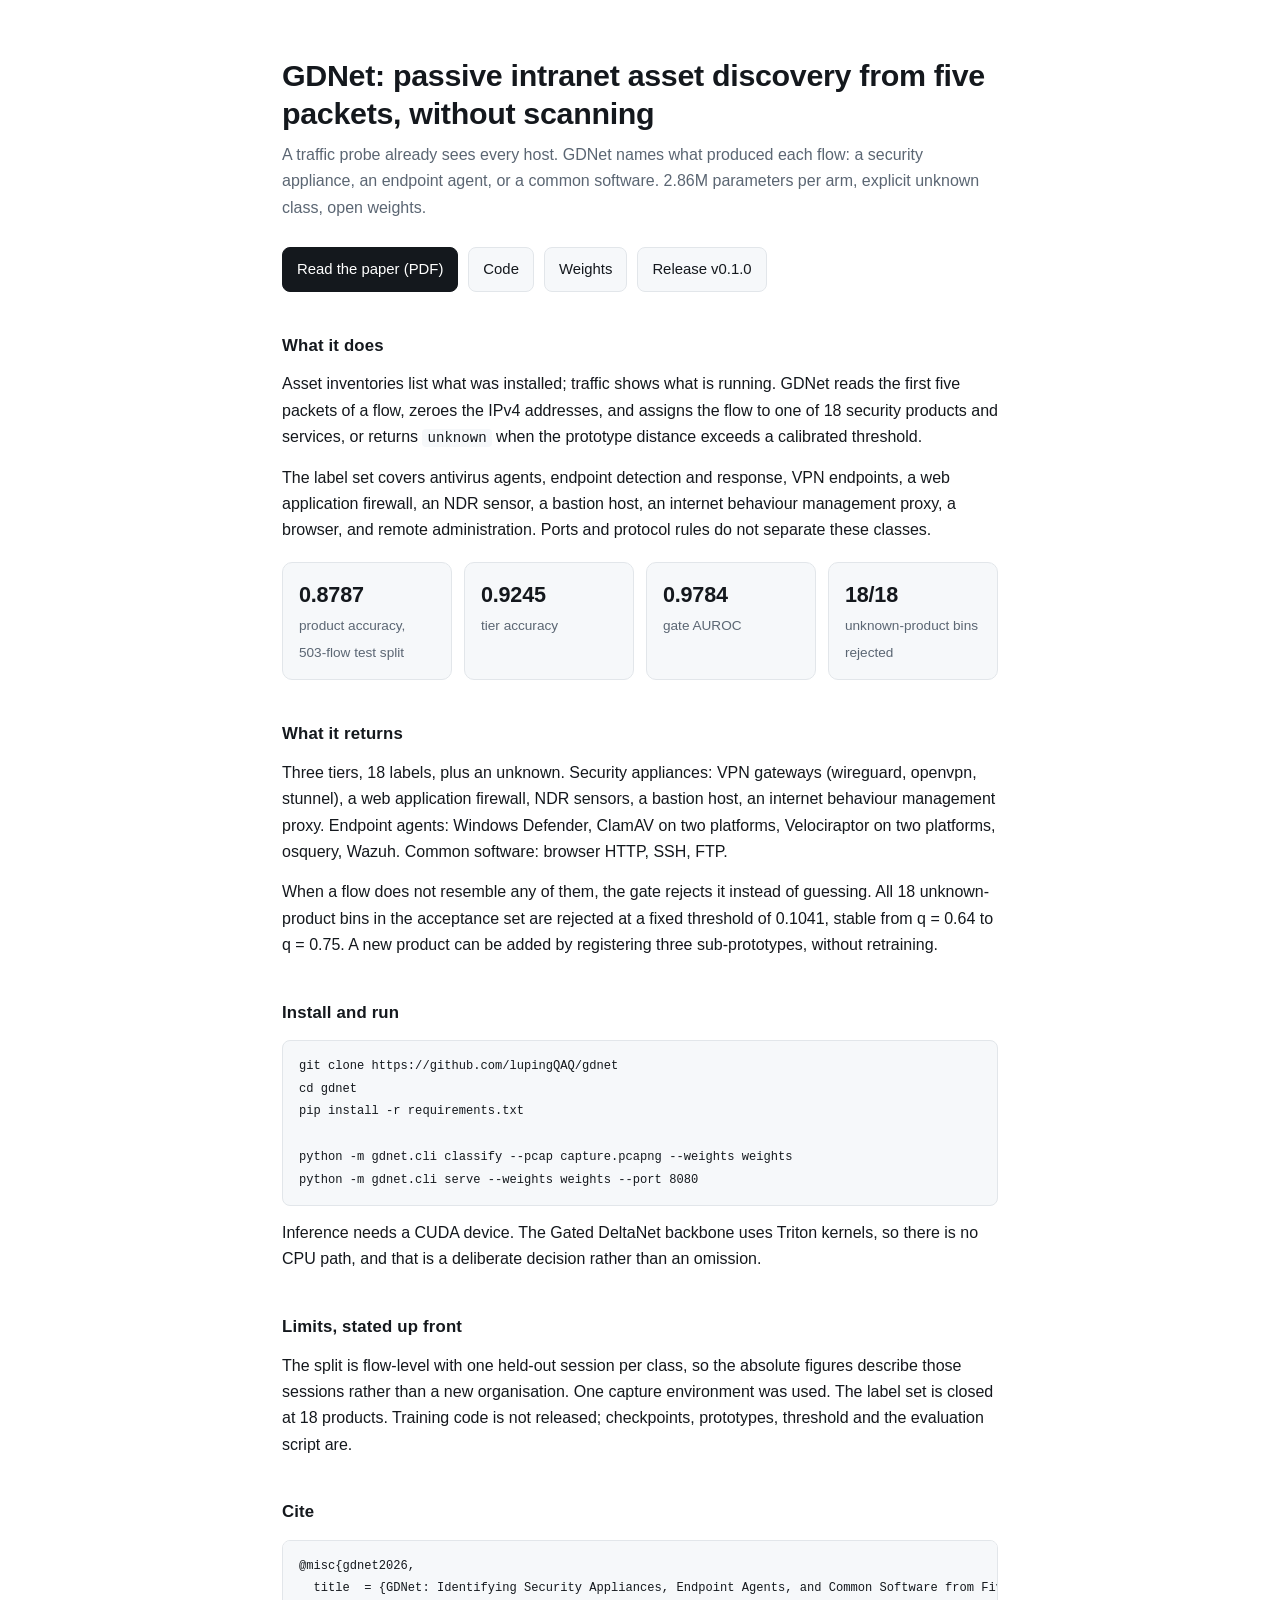
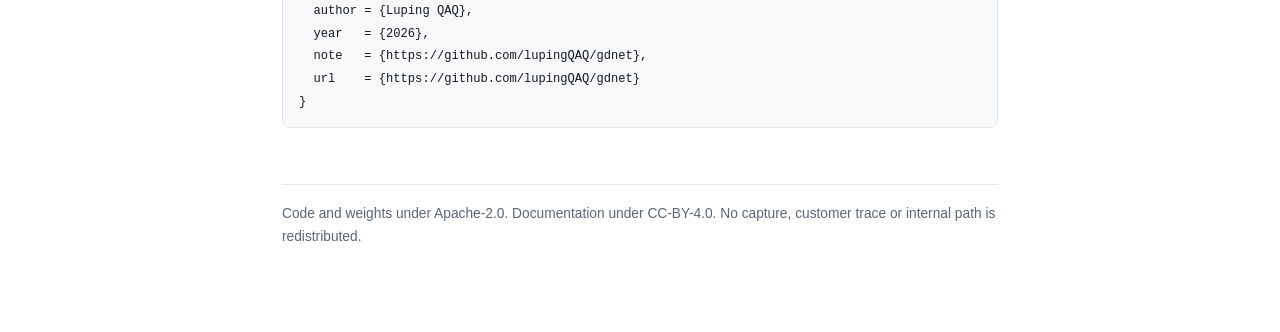
==== index.html @ 78152fd7 "site: reframe to passive intranet asset discovery" ====
<!doctype html>
<html lang="en">
<head>
<meta charset="utf-8">
<meta name="viewport" content="width=device-width, initial-scale=1">
<title>GDNet - intranet traffic detection for security product identification</title>
<meta name="description" content="GDNet is an intranet traffic detection model that runs beside a packet probe and identifies 18 security appliances, endpoint agents, and common software products from the first five packets of a flow, without active scanning.">
<meta property="og:title" content="GDNet - intranet traffic detection for security product identification">
<meta property="og:description" content="Intranet traffic detection model, 2.86M parameters per arm, 0.8787 product accuracy on a 503-flow test split, explicit unknown class. Open weights, Apache-2.0.">
<meta property="og:type" content="article">
<style>
  :root {
    --ink: #14181d;
    --muted: #5b6673;
    --line: #e2e6ea;
    --accent: #1f5f8b;
    --bg: #ffffff;
    --soft: #f6f8fa;
  }
  * { box-sizing: border-box; }
  body {
    margin: 0;
    background: var(--bg);
    color: var(--ink);
    font: 16px/1.65 -apple-system, BlinkMacSystemFont, "Segoe UI", Roboto, "Helvetica Neue", Arial, "Noto Sans", sans-serif;
  }
  .wrap { max-width: 760px; margin: 0 auto; padding: 56px 22px 80px; }
  h1 { font-size: 1.9rem; line-height: 1.25; margin: 0 0 10px; letter-spacing: -0.01em; }
  .sub { color: var(--muted); margin: 0 0 26px; }
  h2 { font-size: 1.05rem; margin: 40px 0 12px; letter-spacing: 0.01em; }
  p { margin: 0 0 14px; }
  a { color: var(--accent); text-decoration: none; border-bottom: 1px solid rgba(31,95,139,.25); }
  a:hover { border-bottom-color: var(--accent); }
  .links { display: flex; flex-wrap: wrap; gap: 10px; margin: 0 0 8px; }
  .btn {
    display: inline-block; padding: 9px 14px; border: 1px solid var(--line);
    border-radius: 8px; background: var(--soft); color: var(--ink); border-bottom: 1px solid var(--line);
    font-size: .93rem;
  }
  .btn.primary { background: var(--ink); color: #fff; border-color: var(--ink); }
  .grid { display: grid; grid-template-columns: repeat(auto-fit, minmax(160px, 1fr)); gap: 12px; margin: 18px 0 6px; }
  .stat { border: 1px solid var(--line); border-radius: 10px; padding: 14px 16px; background: var(--soft); }
  .stat b { display: block; font-size: 1.35rem; font-weight: 600; letter-spacing: -0.01em; }
  .stat span { color: var(--muted); font-size: .85rem; }
  table { width: 100%; border-collapse: collapse; margin: 12px 0 6px; font-size: .92rem; }
  th, td { text-align: left; padding: 7px 8px; border-bottom: 1px solid var(--line); }
  th { color: var(--muted); font-weight: 600; font-size: .82rem; text-transform: uppercase; letter-spacing: .04em; }
  td.num, th.num { text-align: right; font-variant-numeric: tabular-nums; }
  code { font-family: ui-monospace, SFMono-Regular, Menlo, Consolas, monospace; font-size: .88em; background: var(--soft); padding: 1px 5px; border-radius: 4px; }
  pre { background: var(--soft); border: 1px solid var(--line); border-radius: 8px; padding: 14px 16px; overflow-x: auto; font-size: .86rem; }
  pre code { background: none; padding: 0; }
  .note { border-left: 3px solid var(--line); padding: 2px 0 2px 14px; color: var(--muted); font-size: .93rem; }
  footer { margin-top: 56px; padding-top: 18px; border-top: 1px solid var(--line); color: var(--muted); font-size: .86rem; }
</style>
</head>
<body>
<div class="wrap">

  <h1>GDNet: passive intranet asset discovery from five packets, without scanning</h1>
  <p class="sub">A traffic probe already sees every host. GDNet names what produced each flow: a security appliance, an endpoint agent, or a common software. 2.86M parameters per arm, explicit unknown class, open weights.</p>

  <div class="links">
    <a class="btn primary" href="https://github.com/lupingQAQ/gdnet/blob/main/paper/GDNet.pdf">Read the paper (PDF)</a>
    <a class="btn" href="https://github.com/lupingQAQ/gdnet">Code</a>
    <a class="btn" href="https://huggingface.co/luping123/gdnet">Weights</a>
    <a class="btn" href="https://github.com/lupingQAQ/gdnet/releases/tag/v0.1.0">Release v0.1.0</a>
  </div>

  <h2>What it does</h2>
  <p>Asset inventories list what was installed; traffic shows what is running. GDNet reads the first five packets of a flow, zeroes the IPv4 addresses, and assigns the flow to one of 18 security products and services, or returns <code>unknown</code> when the prototype distance exceeds a calibrated threshold.</p>
  <p>The label set covers antivirus agents, endpoint detection and response, VPN endpoints, a web application firewall, an NDR sensor, a bastion host, an internet behaviour management proxy, a browser, and remote administration. Ports and protocol rules do not separate these classes.</p>

  <div class="grid">
    <div class="stat"><b>0.8787</b><span>product accuracy, 503-flow test split</span></div>
    <div class="stat"><b>0.9245</b><span>tier accuracy</span></div>
    <div class="stat"><b>0.9784</b><span>gate AUROC</span></div>
    <div class="stat"><b>18/18</b><span>unknown-product bins rejected</span></div>
  </div>

  <h2>What it returns</h2>
  <p>Three tiers, 18 labels, plus an unknown. Security appliances: VPN gateways (wireguard, openvpn, stunnel), a web application firewall, NDR sensors, a bastion host, an internet behaviour management proxy. Endpoint agents: Windows Defender, ClamAV on two platforms, Velociraptor on two platforms, osquery, Wazuh. Common software: browser HTTP, SSH, FTP.</p>
  <p>When a flow does not resemble any of them, the gate rejects it instead of guessing. All 18 unknown-product bins in the acceptance set are rejected at a fixed threshold of 0.1041, stable from q = 0.64 to q = 0.75. A new product can be added by registering three sub-prototypes, without retraining.</p>

  <h2>Install and run</h2>
<pre><code>git clone https://github.com/lupingQAQ/gdnet
cd gdnet
pip install -r requirements.txt

python -m gdnet.cli classify --pcap capture.pcapng --weights weights
python -m gdnet.cli serve --weights weights --port 8080</code></pre>
  <p>Inference needs a CUDA device. The Gated DeltaNet backbone uses Triton kernels, so there is no CPU path, and that is a deliberate decision rather than an omission.</p>

  <h2>Limits, stated up front</h2>
  <p>The split is flow-level with one held-out session per class, so the absolute figures describe those sessions rather than a new organisation. One capture environment was used. The label set is closed at 18 products. Training code is not released; checkpoints, prototypes, threshold and the evaluation script are.</p>

  <h2>Cite</h2>
<pre><code>@misc{gdnet2026,
  title  = {GDNet: Identifying Security Appliances, Endpoint Agents, and Common Software from Five-Packet Intranet Flows without Active Scanning},
  author = {Luping QAQ},
  year   = {2026},
  note   = {https://github.com/lupingQAQ/gdnet},
  url    = {https://github.com/lupingQAQ/gdnet}
}</code></pre>

  <footer>
    Code and weights under Apache-2.0. Documentation under CC-BY-4.0. No capture, customer trace or internal path is redistributed.
  </footer>
</div>
</body>
</html>
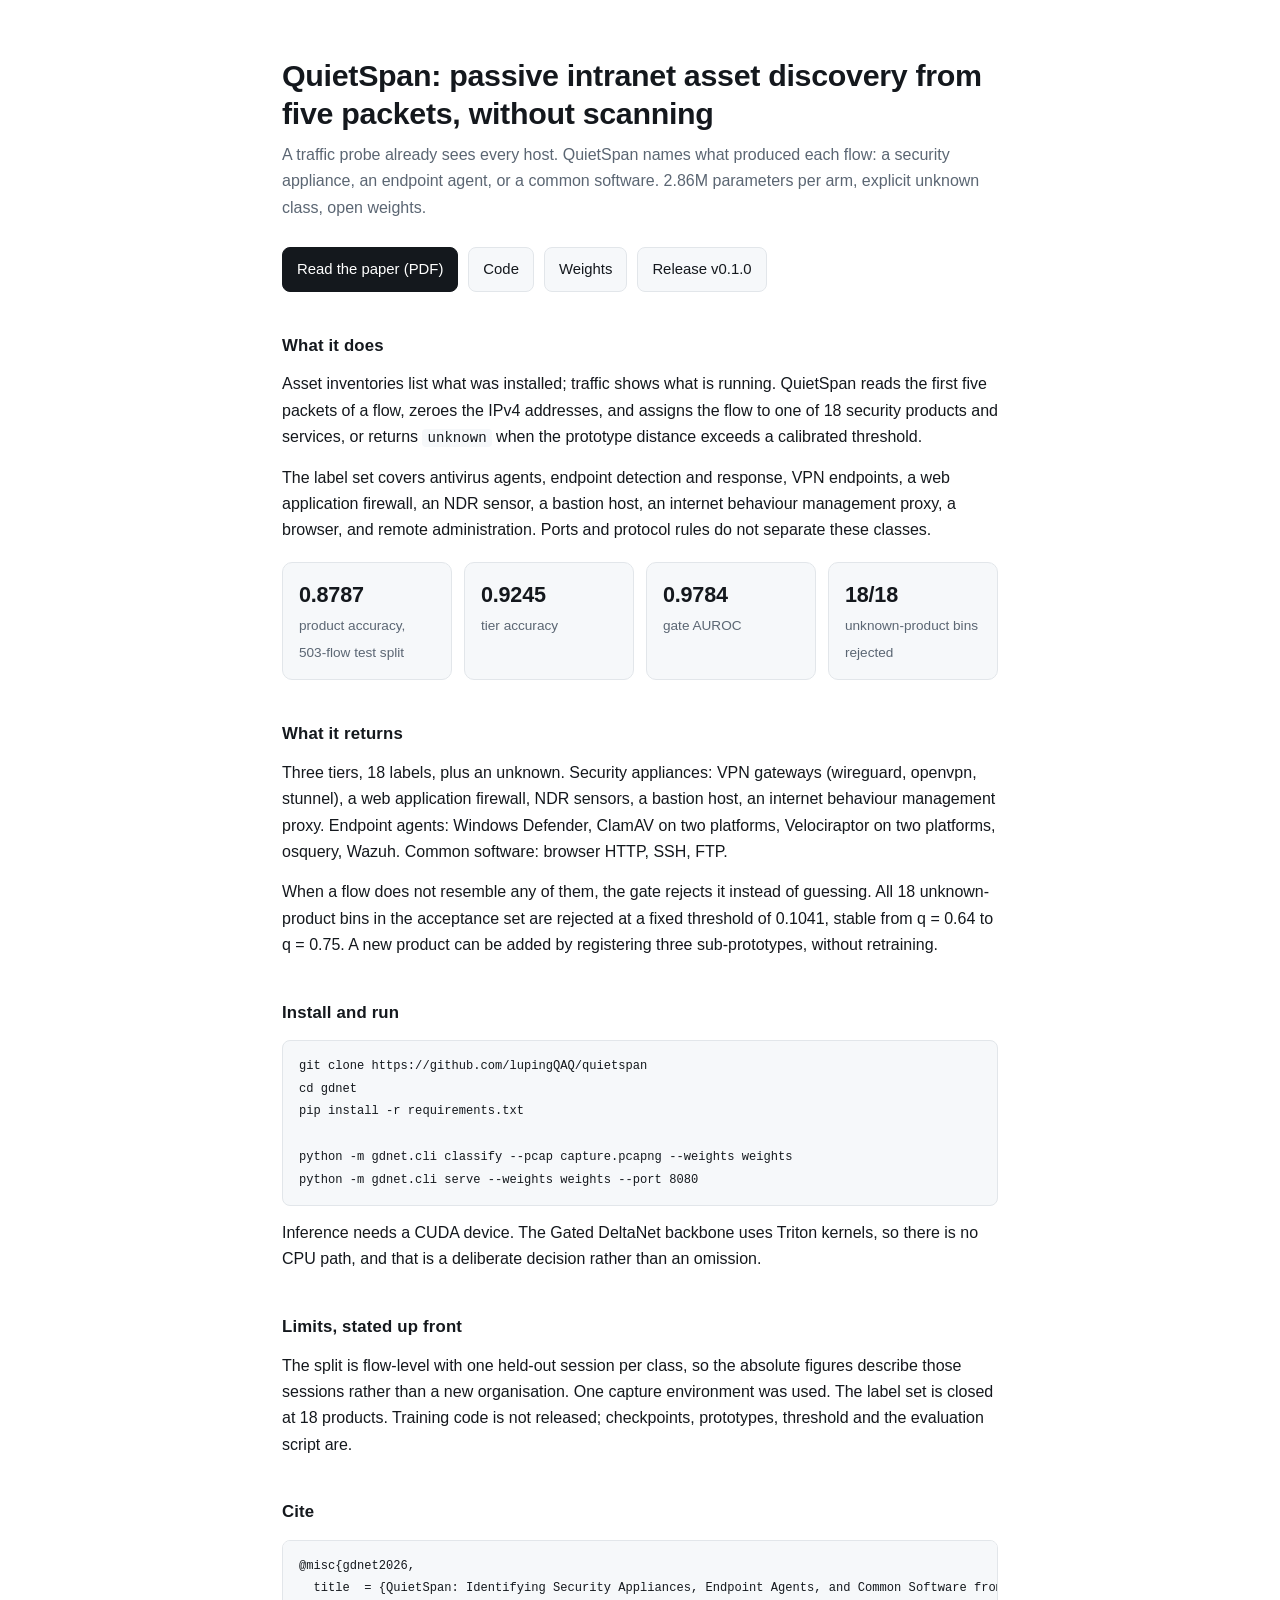
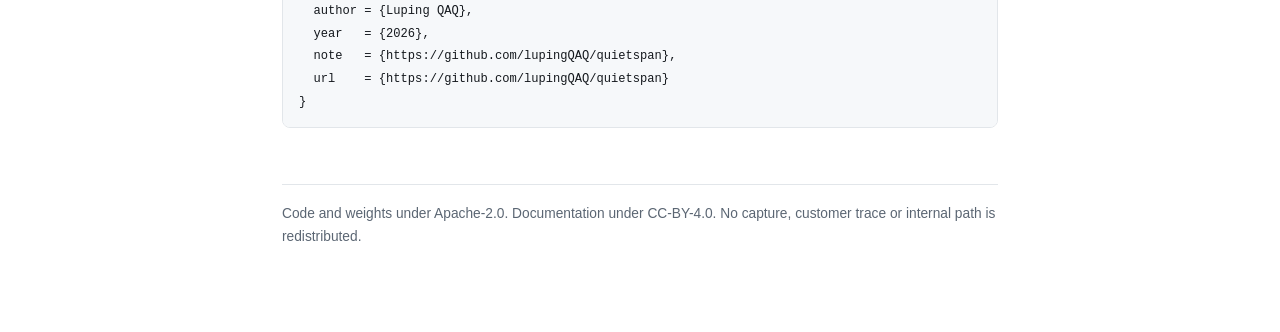
==== commit f1787a0c: "site: rename to QuietSpan" ====
--- a/index.html
+++ b/index.html
@@ -3,9 +3,9 @@
 <head>
 <meta charset="utf-8">
 <meta name="viewport" content="width=device-width, initial-scale=1">
-<title>GDNet - intranet traffic detection for security product identification</title>
-<meta name="description" content="GDNet is an intranet traffic detection model that runs beside a packet probe and identifies 18 security appliances, endpoint agents, and common software products from the first five packets of a flow, without active scanning.">
-<meta property="og:title" content="GDNet - intranet traffic detection for security product identification">
+<title>QuietSpan - passive intranet asset discovery from five packets, without scanning</title>
+<meta name="description" content="QuietSpan is an intranet traffic detection model that runs beside a packet probe and identifies 18 security appliances, endpoint agents, and common software products from the first five packets of a flow, without active scanning.">
+<meta property="og:title" content="QuietSpan - intranet traffic detection for security product identification">
 <meta property="og:description" content="Intranet traffic detection model, 2.86M parameters per arm, 0.8787 product accuracy on a 503-flow test split, explicit unknown class. Open weights, Apache-2.0.">
 <meta property="og:type" content="article">
 <style>
@@ -56,18 +56,18 @@
 <body>
 <div class="wrap">
 
-  <h1>GDNet: passive intranet asset discovery from five packets, without scanning</h1>
-  <p class="sub">A traffic probe already sees every host. GDNet names what produced each flow: a security appliance, an endpoint agent, or a common software. 2.86M parameters per arm, explicit unknown class, open weights.</p>
+  <h1>QuietSpan: passive intranet asset discovery from five packets, without scanning</h1>
+  <p class="sub">A traffic probe already sees every host. QuietSpan names what produced each flow: a security appliance, an endpoint agent, or a common software. 2.86M parameters per arm, explicit unknown class, open weights.</p>
 
   <div class="links">
-    <a class="btn primary" href="https://github.com/lupingQAQ/gdnet/blob/main/paper/GDNet.pdf">Read the paper (PDF)</a>
-    <a class="btn" href="https://github.com/lupingQAQ/gdnet">Code</a>
-    <a class="btn" href="https://huggingface.co/luping123/gdnet">Weights</a>
-    <a class="btn" href="https://github.com/lupingQAQ/gdnet/releases/tag/v0.1.0">Release v0.1.0</a>
+    <a class="btn primary" href="https://github.com/lupingQAQ/quietspan/blob/main/paper/QuietSpan.pdf">Read the paper (PDF)</a>
+    <a class="btn" href="https://github.com/lupingQAQ/quietspan">Code</a>
+    <a class="btn" href="https://huggingface.co/luping123/quietspan">Weights</a>
+    <a class="btn" href="https://github.com/lupingQAQ/quietspan/releases/tag/v0.1.0">Release v0.1.0</a>
   </div>
 
   <h2>What it does</h2>
-  <p>Asset inventories list what was installed; traffic shows what is running. GDNet reads the first five packets of a flow, zeroes the IPv4 addresses, and assigns the flow to one of 18 security products and services, or returns <code>unknown</code> when the prototype distance exceeds a calibrated threshold.</p>
+  <p>Asset inventories list what was installed; traffic shows what is running. QuietSpan reads the first five packets of a flow, zeroes the IPv4 addresses, and assigns the flow to one of 18 security products and services, or returns <code>unknown</code> when the prototype distance exceeds a calibrated threshold.</p>
   <p>The label set covers antivirus agents, endpoint detection and response, VPN endpoints, a web application firewall, an NDR sensor, a bastion host, an internet behaviour management proxy, a browser, and remote administration. Ports and protocol rules do not separate these classes.</p>
 
   <div class="grid">
@@ -82,7 +82,7 @@
   <p>When a flow does not resemble any of them, the gate rejects it instead of guessing. All 18 unknown-product bins in the acceptance set are rejected at a fixed threshold of 0.1041, stable from q = 0.64 to q = 0.75. A new product can be added by registering three sub-prototypes, without retraining.</p>
 
   <h2>Install and run</h2>
-<pre><code>git clone https://github.com/lupingQAQ/gdnet
+<pre><code>git clone https://github.com/lupingQAQ/quietspan
 cd gdnet
 pip install -r requirements.txt
 
@@ -95,11 +95,11 @@
 
   <h2>Cite</h2>
 <pre><code>@misc{gdnet2026,
-  title  = {GDNet: Identifying Security Appliances, Endpoint Agents, and Common Software from Five-Packet Intranet Flows without Active Scanning},
+  title  = {QuietSpan: Identifying Security Appliances, Endpoint Agents, and Common Software from Five-Packet Intranet Flows without Active Scanning},
   author = {Luping QAQ},
   year   = {2026},
-  note   = {https://github.com/lupingQAQ/gdnet},
-  url    = {https://github.com/lupingQAQ/gdnet}
+  note   = {https://github.com/lupingQAQ/quietspan},
+  url    = {https://github.com/lupingQAQ/quietspan}
 }</code></pre>
 
   <footer>
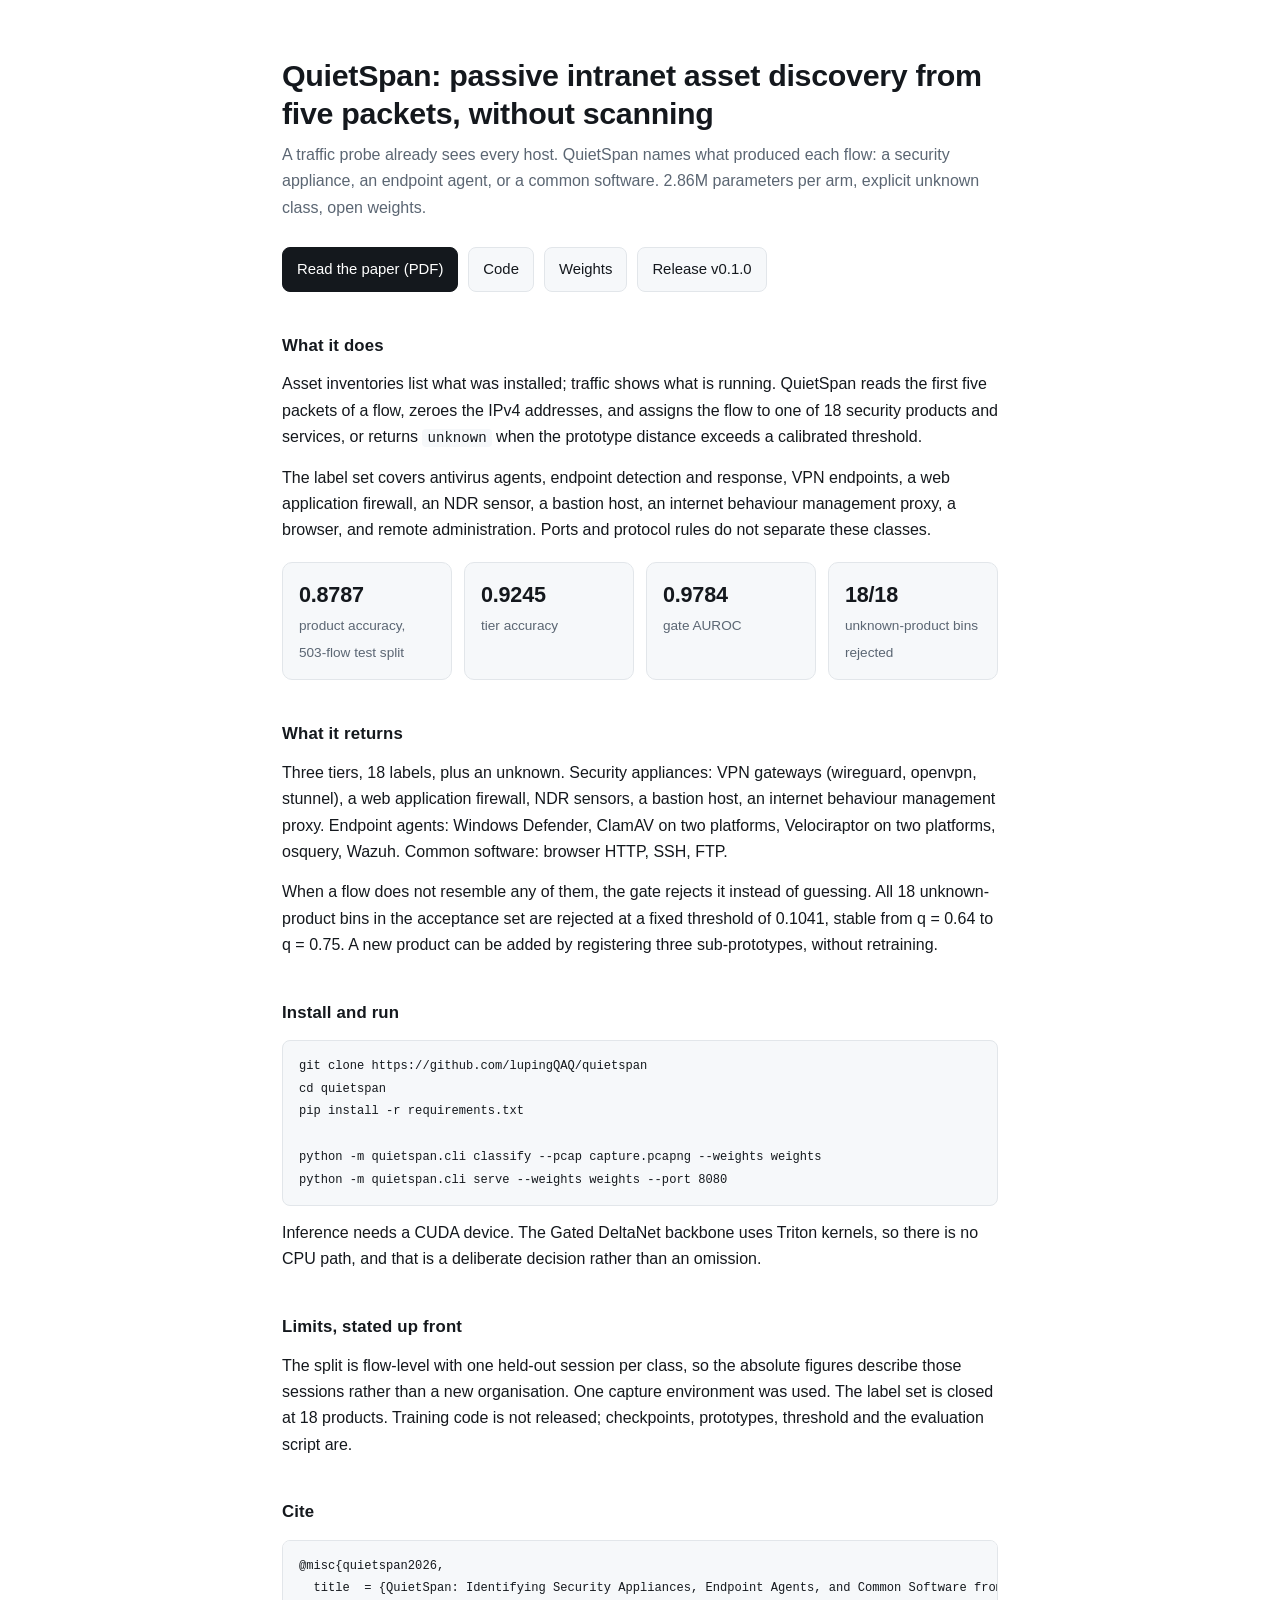
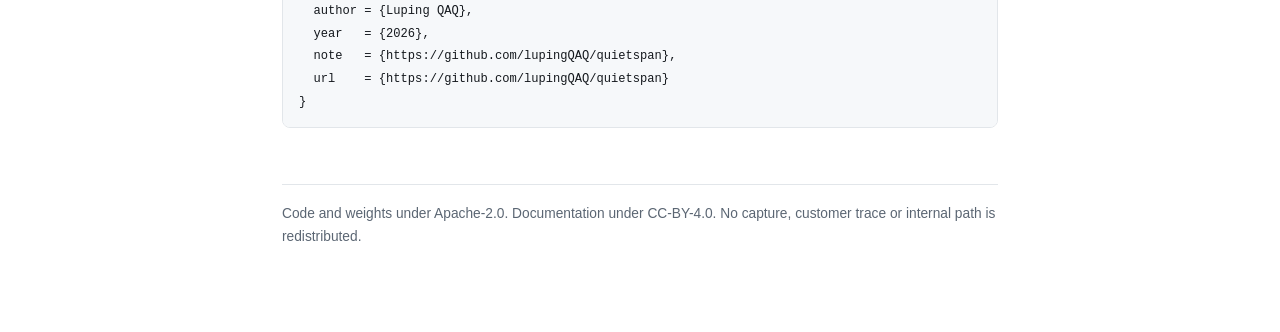
==== commit 288f990d: "site: finish rename in install commands and citation" ====
--- a/index.html
+++ b/index.html
@@ -83,18 +83,18 @@
 
   <h2>Install and run</h2>
 <pre><code>git clone https://github.com/lupingQAQ/quietspan
-cd gdnet
+cd quietspan
 pip install -r requirements.txt
 
-python -m gdnet.cli classify --pcap capture.pcapng --weights weights
-python -m gdnet.cli serve --weights weights --port 8080</code></pre>
+python -m quietspan.cli classify --pcap capture.pcapng --weights weights
+python -m quietspan.cli serve --weights weights --port 8080</code></pre>
   <p>Inference needs a CUDA device. The Gated DeltaNet backbone uses Triton kernels, so there is no CPU path, and that is a deliberate decision rather than an omission.</p>
 
   <h2>Limits, stated up front</h2>
   <p>The split is flow-level with one held-out session per class, so the absolute figures describe those sessions rather than a new organisation. One capture environment was used. The label set is closed at 18 products. Training code is not released; checkpoints, prototypes, threshold and the evaluation script are.</p>
 
   <h2>Cite</h2>
-<pre><code>@misc{gdnet2026,
+<pre><code>@misc{quietspan2026,
   title  = {QuietSpan: Identifying Security Appliances, Endpoint Agents, and Common Software from Five-Packet Intranet Flows without Active Scanning},
   author = {Luping QAQ},
   year   = {2026},
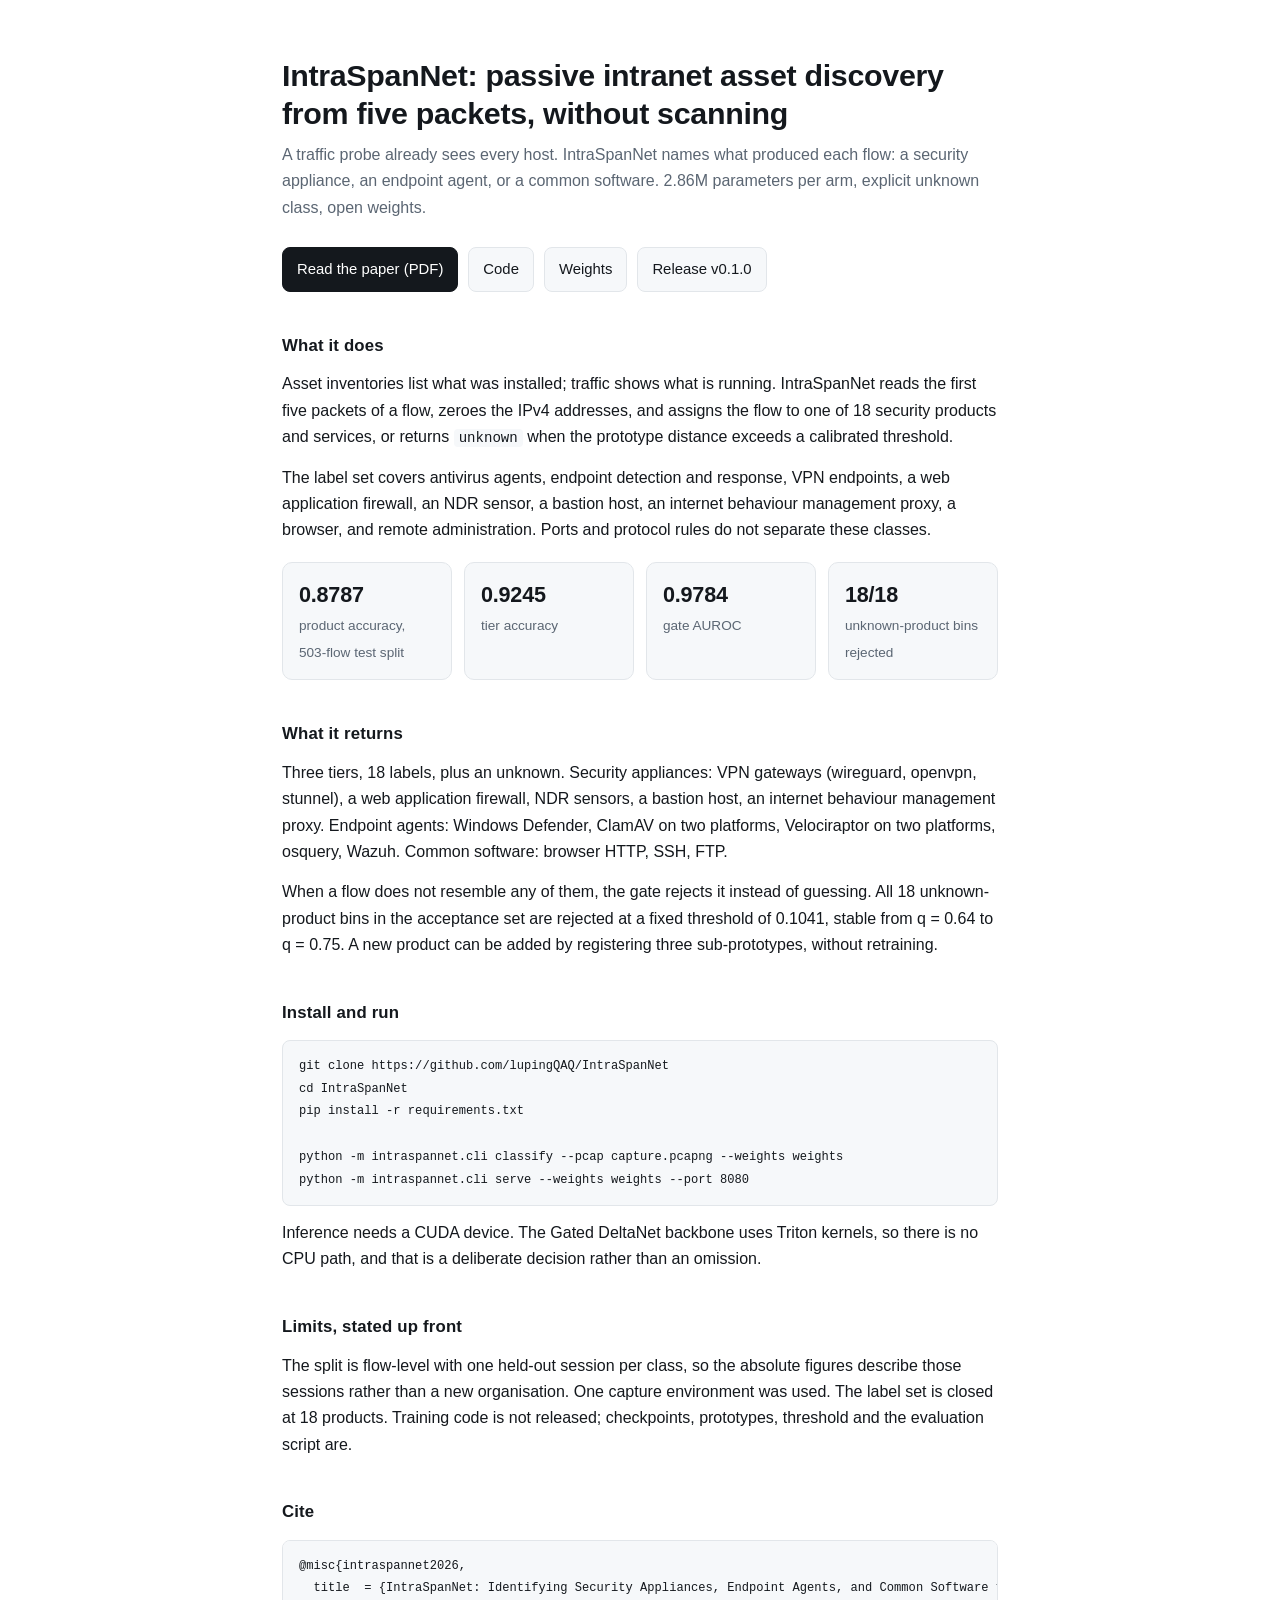
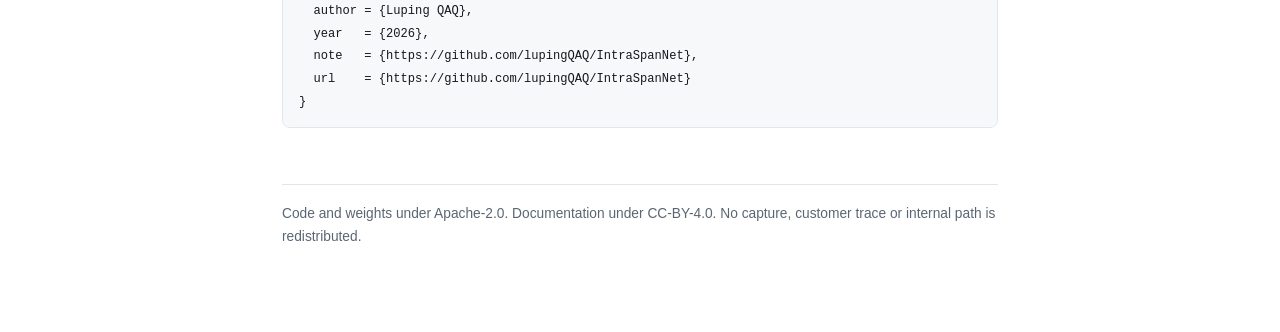
==== commit fadc4e0c: "site: IntraSpanNet" ====
--- a/index.html
+++ b/index.html
@@ -3,9 +3,9 @@
 <head>
 <meta charset="utf-8">
 <meta name="viewport" content="width=device-width, initial-scale=1">
-<title>QuietSpan - passive intranet asset discovery from five packets, without scanning</title>
-<meta name="description" content="QuietSpan is an intranet traffic detection model that runs beside a packet probe and identifies 18 security appliances, endpoint agents, and common software products from the first five packets of a flow, without active scanning.">
-<meta property="og:title" content="QuietSpan - intranet traffic detection for security product identification">
+<title>IntraSpanNet - passive intranet asset discovery from five packets, without scanning</title>
+<meta name="description" content="IntraSpanNet is an intranet traffic detection model that runs beside a packet probe and identifies 18 security appliances, endpoint agents, and common software products from the first five packets of a flow, without active scanning.">
+<meta property="og:title" content="IntraSpanNet - intranet traffic detection for security product identification">
 <meta property="og:description" content="Intranet traffic detection model, 2.86M parameters per arm, 0.8787 product accuracy on a 503-flow test split, explicit unknown class. Open weights, Apache-2.0.">
 <meta property="og:type" content="article">
 <style>
@@ -56,18 +56,18 @@
 <body>
 <div class="wrap">
 
-  <h1>QuietSpan: passive intranet asset discovery from five packets, without scanning</h1>
-  <p class="sub">A traffic probe already sees every host. QuietSpan names what produced each flow: a security appliance, an endpoint agent, or a common software. 2.86M parameters per arm, explicit unknown class, open weights.</p>
+  <h1>IntraSpanNet: passive intranet asset discovery from five packets, without scanning</h1>
+  <p class="sub">A traffic probe already sees every host. IntraSpanNet names what produced each flow: a security appliance, an endpoint agent, or a common software. 2.86M parameters per arm, explicit unknown class, open weights.</p>
 
   <div class="links">
-    <a class="btn primary" href="https://github.com/lupingQAQ/quietspan/blob/main/paper/QuietSpan.pdf">Read the paper (PDF)</a>
-    <a class="btn" href="https://github.com/lupingQAQ/quietspan">Code</a>
-    <a class="btn" href="https://huggingface.co/luping123/quietspan">Weights</a>
-    <a class="btn" href="https://github.com/lupingQAQ/quietspan/releases/tag/v0.1.0">Release v0.1.0</a>
+    <a class="btn primary" href="https://github.com/lupingQAQ/IntraSpanNet/blob/main/paper/IntraSpanNet.pdf">Read the paper (PDF)</a>
+    <a class="btn" href="https://github.com/lupingQAQ/IntraSpanNet">Code</a>
+    <a class="btn" href="https://huggingface.co/luping123/IntraSpanNet">Weights</a>
+    <a class="btn" href="https://github.com/lupingQAQ/IntraSpanNet/releases/tag/v0.1.0">Release v0.1.0</a>
   </div>
 
   <h2>What it does</h2>
-  <p>Asset inventories list what was installed; traffic shows what is running. QuietSpan reads the first five packets of a flow, zeroes the IPv4 addresses, and assigns the flow to one of 18 security products and services, or returns <code>unknown</code> when the prototype distance exceeds a calibrated threshold.</p>
+  <p>Asset inventories list what was installed; traffic shows what is running. IntraSpanNet reads the first five packets of a flow, zeroes the IPv4 addresses, and assigns the flow to one of 18 security products and services, or returns <code>unknown</code> when the prototype distance exceeds a calibrated threshold.</p>
   <p>The label set covers antivirus agents, endpoint detection and response, VPN endpoints, a web application firewall, an NDR sensor, a bastion host, an internet behaviour management proxy, a browser, and remote administration. Ports and protocol rules do not separate these classes.</p>
 
   <div class="grid">
@@ -82,24 +82,24 @@
   <p>When a flow does not resemble any of them, the gate rejects it instead of guessing. All 18 unknown-product bins in the acceptance set are rejected at a fixed threshold of 0.1041, stable from q = 0.64 to q = 0.75. A new product can be added by registering three sub-prototypes, without retraining.</p>
 
   <h2>Install and run</h2>
-<pre><code>git clone https://github.com/lupingQAQ/quietspan
-cd quietspan
+<pre><code>git clone https://github.com/lupingQAQ/IntraSpanNet
+cd IntraSpanNet
 pip install -r requirements.txt
 
-python -m quietspan.cli classify --pcap capture.pcapng --weights weights
-python -m quietspan.cli serve --weights weights --port 8080</code></pre>
+python -m intraspannet.cli classify --pcap capture.pcapng --weights weights
+python -m intraspannet.cli serve --weights weights --port 8080</code></pre>
   <p>Inference needs a CUDA device. The Gated DeltaNet backbone uses Triton kernels, so there is no CPU path, and that is a deliberate decision rather than an omission.</p>
 
   <h2>Limits, stated up front</h2>
   <p>The split is flow-level with one held-out session per class, so the absolute figures describe those sessions rather than a new organisation. One capture environment was used. The label set is closed at 18 products. Training code is not released; checkpoints, prototypes, threshold and the evaluation script are.</p>
 
   <h2>Cite</h2>
-<pre><code>@misc{quietspan2026,
-  title  = {QuietSpan: Identifying Security Appliances, Endpoint Agents, and Common Software from Five-Packet Intranet Flows without Active Scanning},
+<pre><code>@misc{intraspannet2026,
+  title  = {IntraSpanNet: Identifying Security Appliances, Endpoint Agents, and Common Software from Five-Packet Intranet Flows without Active Scanning},
   author = {Luping QAQ},
   year   = {2026},
-  note   = {https://github.com/lupingQAQ/quietspan},
-  url    = {https://github.com/lupingQAQ/quietspan}
+  note   = {https://github.com/lupingQAQ/IntraSpanNet},
+  url    = {https://github.com/lupingQAQ/IntraSpanNet}
 }</code></pre>
 
   <footer>
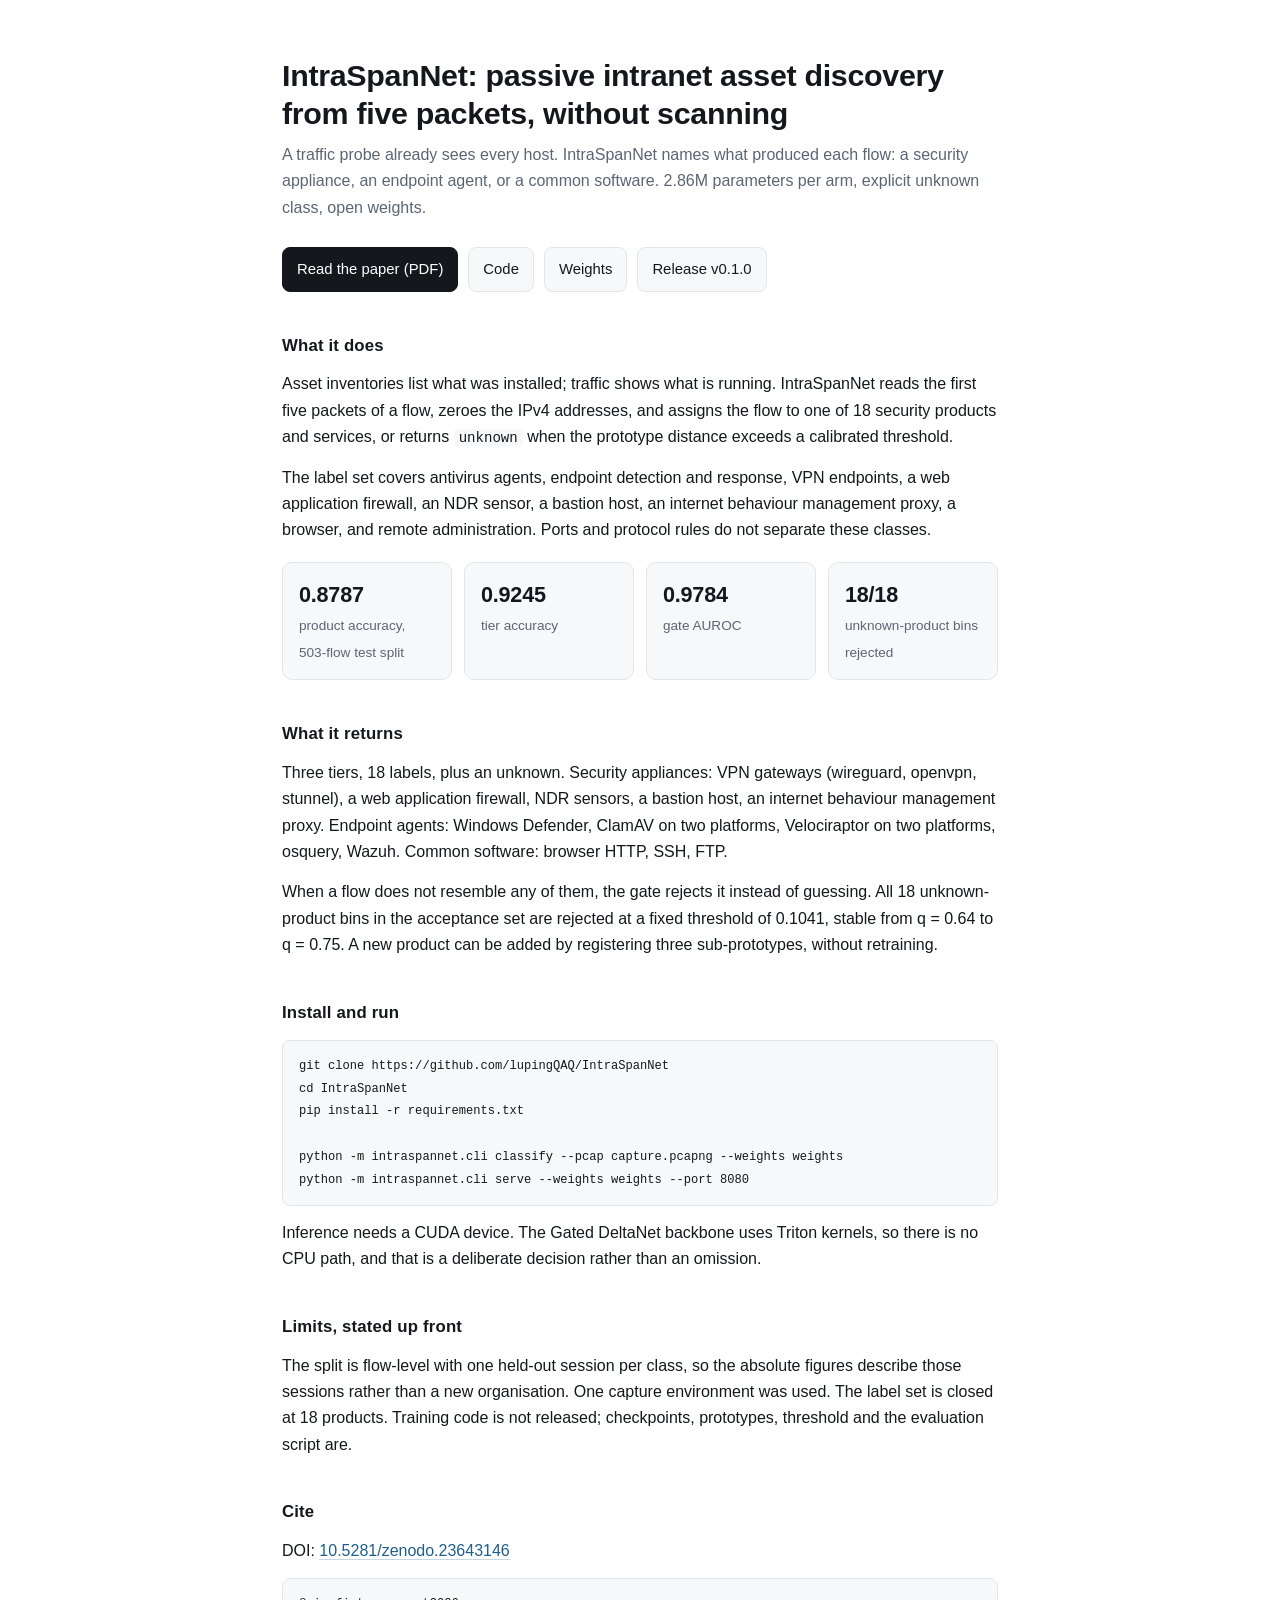
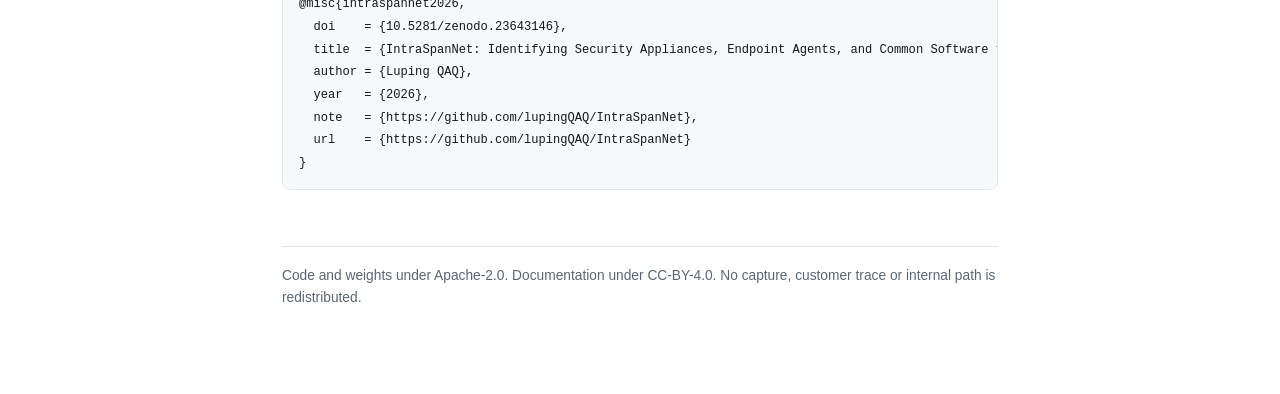
==== commit 1db29173: "site: add DOI" ====
--- a/index.html
+++ b/index.html
@@ -94,7 +94,9 @@
   <p>The split is flow-level with one held-out session per class, so the absolute figures describe those sessions rather than a new organisation. One capture environment was used. The label set is closed at 18 products. Training code is not released; checkpoints, prototypes, threshold and the evaluation script are.</p>
 
   <h2>Cite</h2>
+  <p>DOI: <a href="https://zenodo.org/records/23643146">10.5281/zenodo.23643146</a></p>
 <pre><code>@misc{intraspannet2026,
+  doi    = {10.5281/zenodo.23643146},
   title  = {IntraSpanNet: Identifying Security Appliances, Endpoint Agents, and Common Software from Five-Packet Intranet Flows without Active Scanning},
   author = {Luping QAQ},
   year   = {2026},
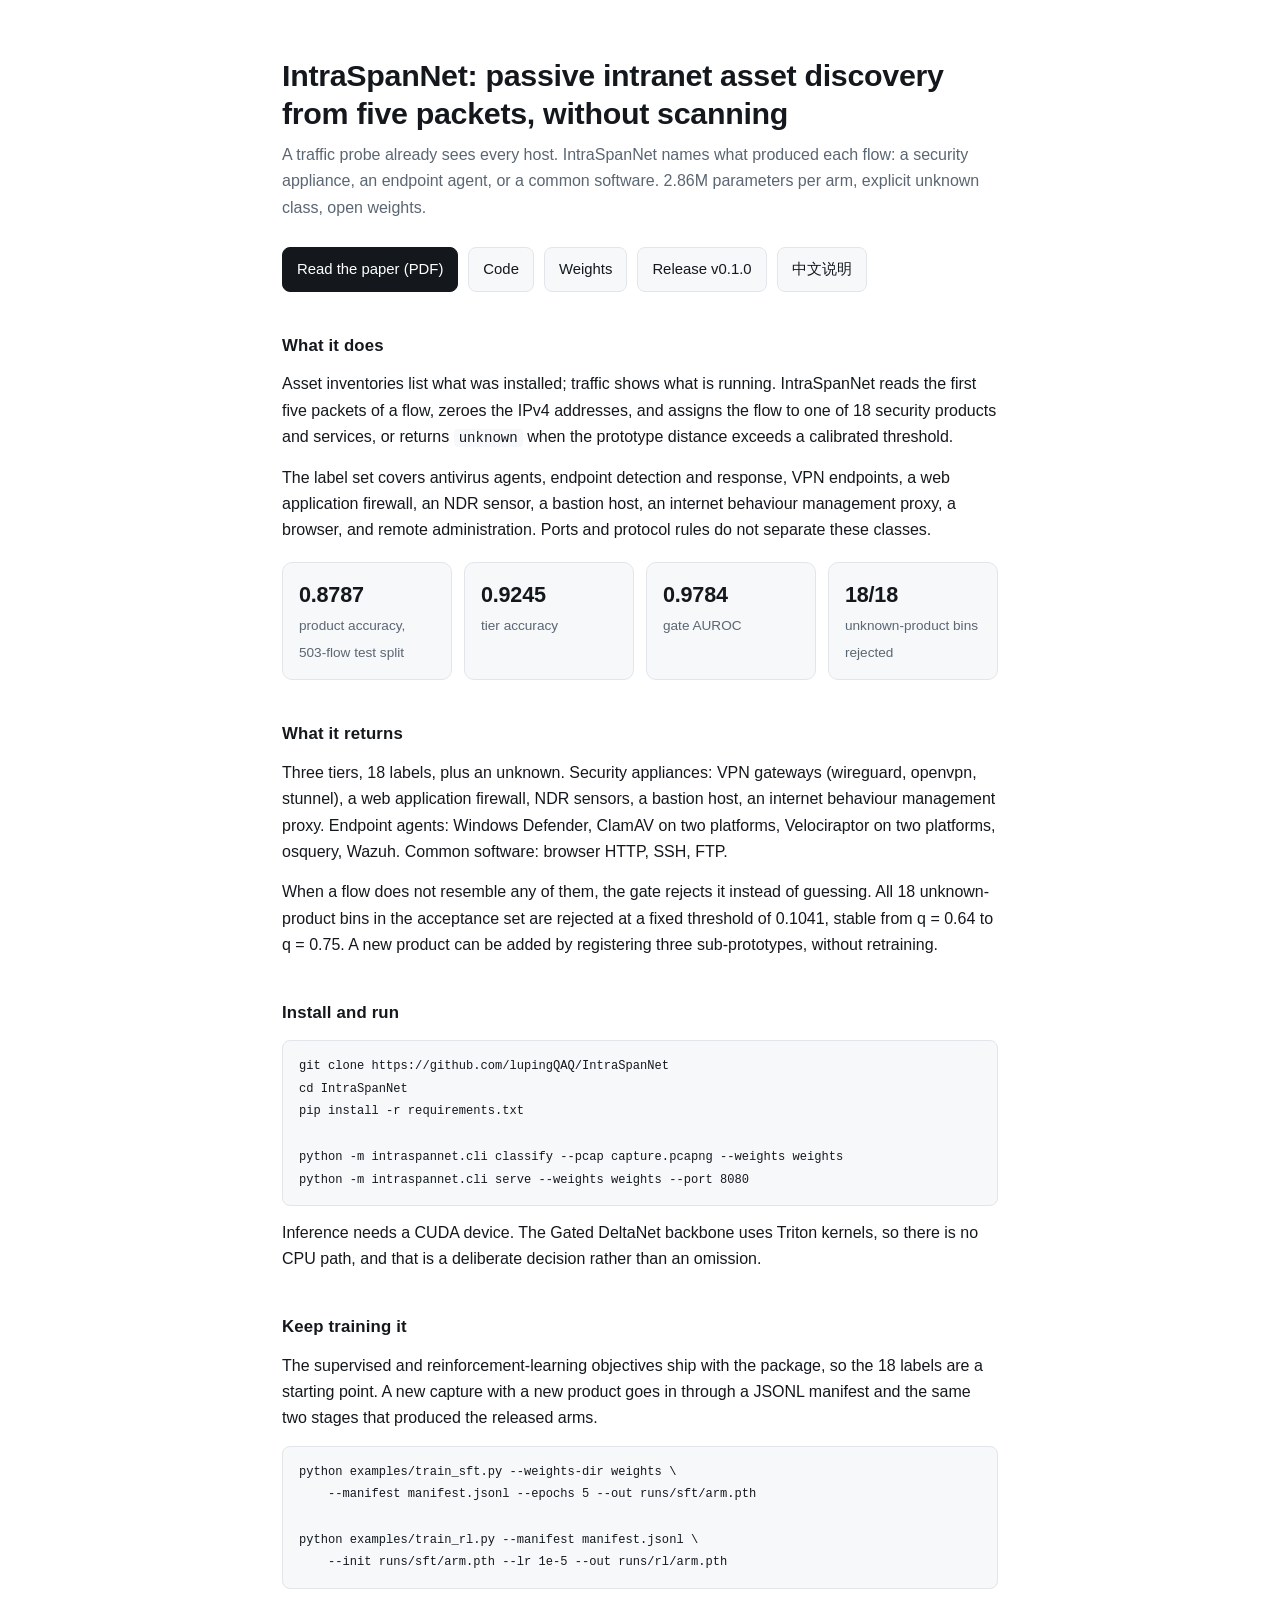
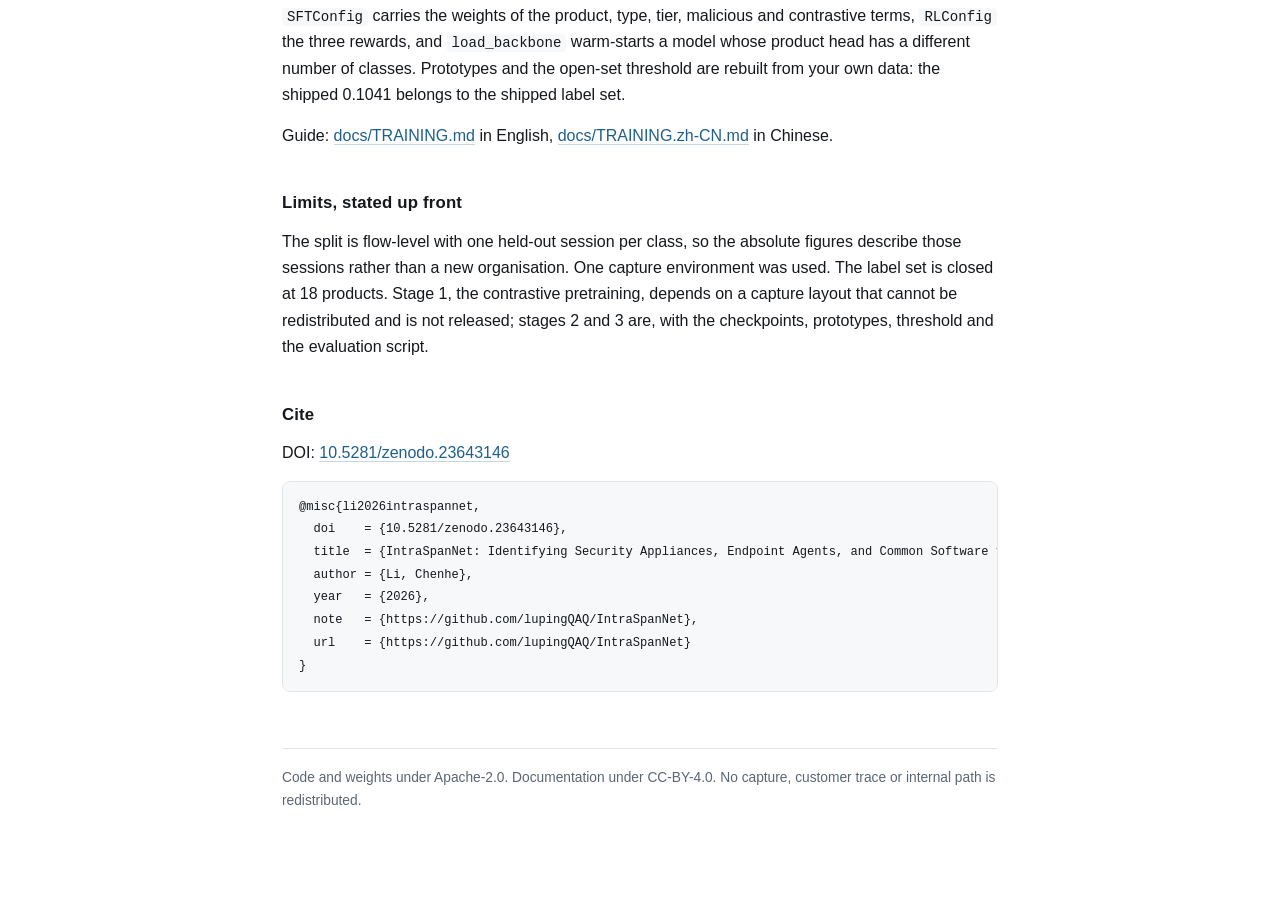
==== commit 648f8aed: "site: further-training section, Chinese link, corrected citation author" ====
--- a/index.html
+++ b/index.html
@@ -64,6 +64,7 @@
     <a class="btn" href="https://github.com/lupingQAQ/IntraSpanNet">Code</a>
     <a class="btn" href="https://huggingface.co/luping123/IntraSpanNet">Weights</a>
     <a class="btn" href="https://github.com/lupingQAQ/IntraSpanNet/releases/tag/v0.1.0">Release v0.1.0</a>
+    <a class="btn" href="https://github.com/lupingQAQ/IntraSpanNet/blob/main/README.zh-CN.md">中文说明</a>
   </div>
 
   <h2>What it does</h2>
@@ -90,15 +91,25 @@
 python -m intraspannet.cli serve --weights weights --port 8080</code></pre>
   <p>Inference needs a CUDA device. The Gated DeltaNet backbone uses Triton kernels, so there is no CPU path, and that is a deliberate decision rather than an omission.</p>
 
+  <h2>Keep training it</h2>
+  <p>The supervised and reinforcement-learning objectives ship with the package, so the 18 labels are a starting point. A new capture with a new product goes in through a JSONL manifest and the same two stages that produced the released arms.</p>
+<pre><code>python examples/train_sft.py --weights-dir weights \
+    --manifest manifest.jsonl --epochs 5 --out runs/sft/arm.pth
+
+python examples/train_rl.py --manifest manifest.jsonl \
+    --init runs/sft/arm.pth --lr 1e-5 --out runs/rl/arm.pth</code></pre>
+  <p><code>SFTConfig</code> carries the weights of the product, type, tier, malicious and contrastive terms, <code>RLConfig</code> the three rewards, and <code>load_backbone</code> warm-starts a model whose product head has a different number of classes. Prototypes and the open-set threshold are rebuilt from your own data: the shipped 0.1041 belongs to the shipped label set.</p>
+  <p>Guide: <a href="https://github.com/lupingQAQ/IntraSpanNet/blob/main/docs/TRAINING.md">docs/TRAINING.md</a> in English, <a href="https://github.com/lupingQAQ/IntraSpanNet/blob/main/docs/TRAINING.zh-CN.md">docs/TRAINING.zh-CN.md</a> in Chinese.</p>
+
   <h2>Limits, stated up front</h2>
-  <p>The split is flow-level with one held-out session per class, so the absolute figures describe those sessions rather than a new organisation. One capture environment was used. The label set is closed at 18 products. Training code is not released; checkpoints, prototypes, threshold and the evaluation script are.</p>
+  <p>The split is flow-level with one held-out session per class, so the absolute figures describe those sessions rather than a new organisation. One capture environment was used. The label set is closed at 18 products. Stage 1, the contrastive pretraining, depends on a capture layout that cannot be redistributed and is not released; stages 2 and 3 are, with the checkpoints, prototypes, threshold and the evaluation script.</p>
 
   <h2>Cite</h2>
   <p>DOI: <a href="https://zenodo.org/records/23643146">10.5281/zenodo.23643146</a></p>
-<pre><code>@misc{intraspannet2026,
+<pre><code>@misc{li2026intraspannet,
   doi    = {10.5281/zenodo.23643146},
   title  = {IntraSpanNet: Identifying Security Appliances, Endpoint Agents, and Common Software from Five-Packet Intranet Flows without Active Scanning},
-  author = {Luping QAQ},
+  author = {Li, Chenhe},
   year   = {2026},
   note   = {https://github.com/lupingQAQ/IntraSpanNet},
   url    = {https://github.com/lupingQAQ/IntraSpanNet}
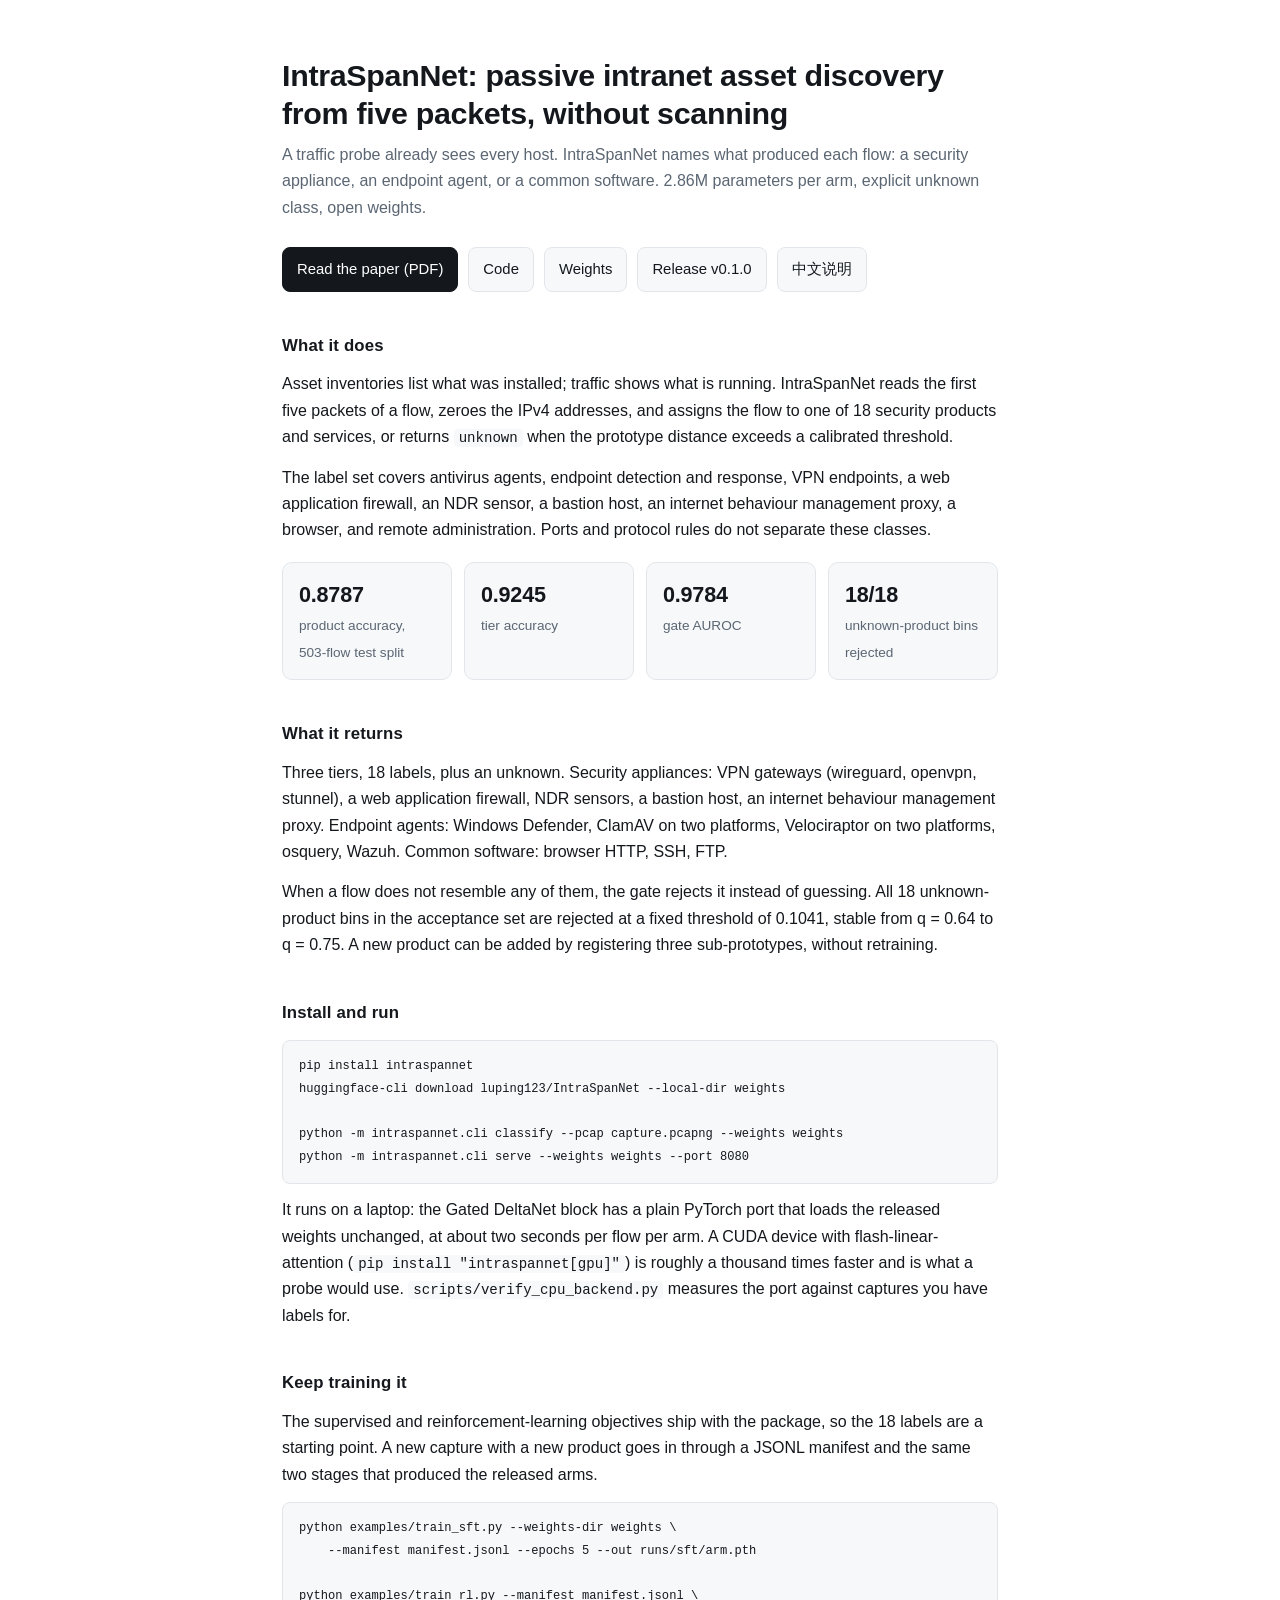
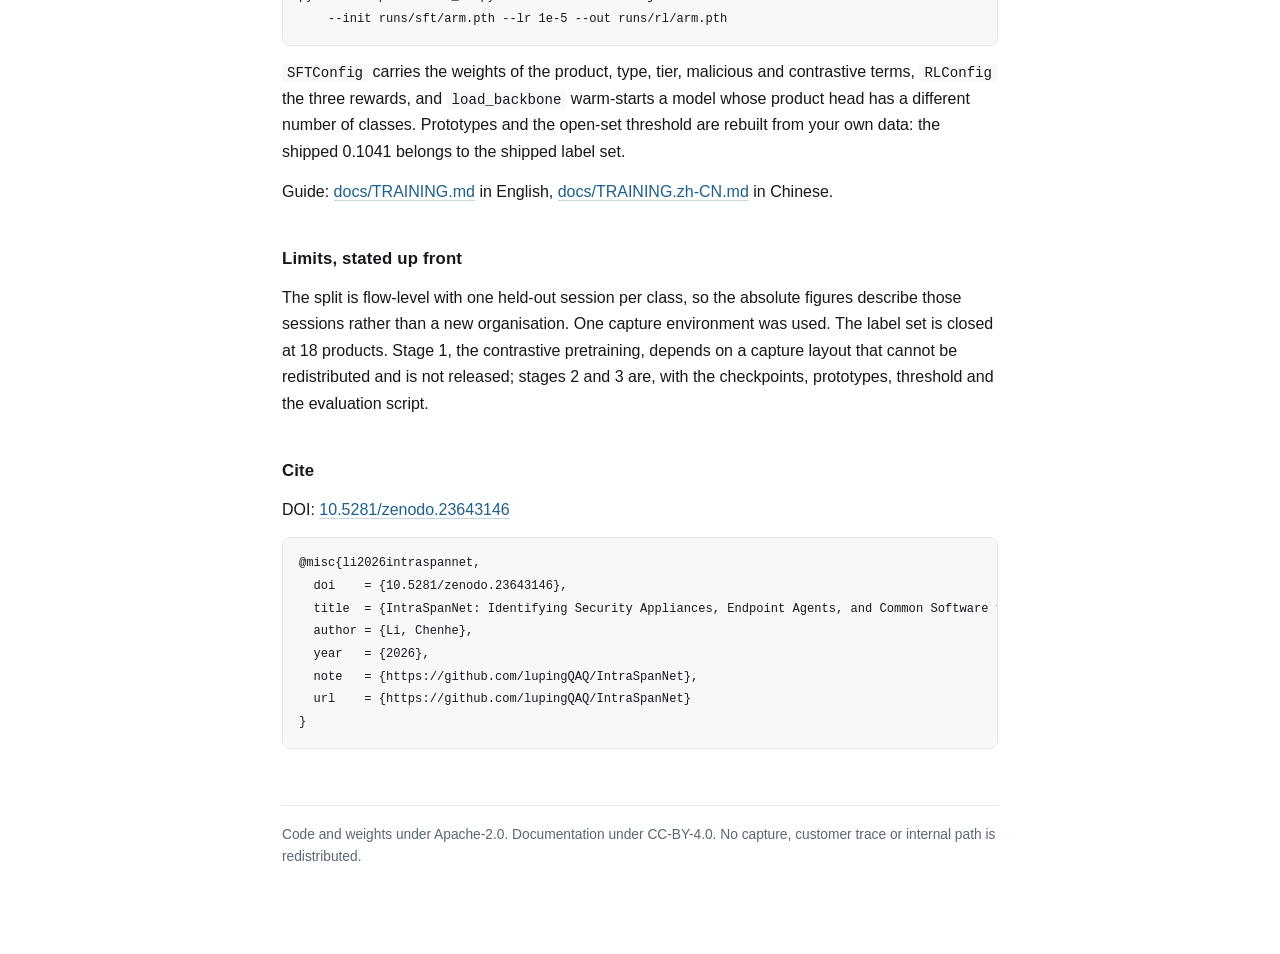
==== commit c7c0b148: "site: it runs on a laptop now" ====
--- a/index.html
+++ b/index.html
@@ -83,13 +83,12 @@
   <p>When a flow does not resemble any of them, the gate rejects it instead of guessing. All 18 unknown-product bins in the acceptance set are rejected at a fixed threshold of 0.1041, stable from q = 0.64 to q = 0.75. A new product can be added by registering three sub-prototypes, without retraining.</p>
 
   <h2>Install and run</h2>
-<pre><code>git clone https://github.com/lupingQAQ/IntraSpanNet
-cd IntraSpanNet
-pip install -r requirements.txt
+<pre><code>pip install intraspannet
+huggingface-cli download luping123/IntraSpanNet --local-dir weights
 
 python -m intraspannet.cli classify --pcap capture.pcapng --weights weights
 python -m intraspannet.cli serve --weights weights --port 8080</code></pre>
-  <p>Inference needs a CUDA device. The Gated DeltaNet backbone uses Triton kernels, so there is no CPU path, and that is a deliberate decision rather than an omission.</p>
+  <p>It runs on a laptop: the Gated DeltaNet block has a plain PyTorch port that loads the released weights unchanged, at about two seconds per flow per arm. A CUDA device with flash-linear-attention (<code>pip install "intraspannet[gpu]"</code>) is roughly a thousand times faster and is what a probe would use. <code>scripts/verify_cpu_backend.py</code> measures the port against captures you have labels for.</p>
 
   <h2>Keep training it</h2>
   <p>The supervised and reinforcement-learning objectives ship with the package, so the 18 labels are a starting point. A new capture with a new product goes in through a JSONL manifest and the same two stages that produced the released arms.</p>
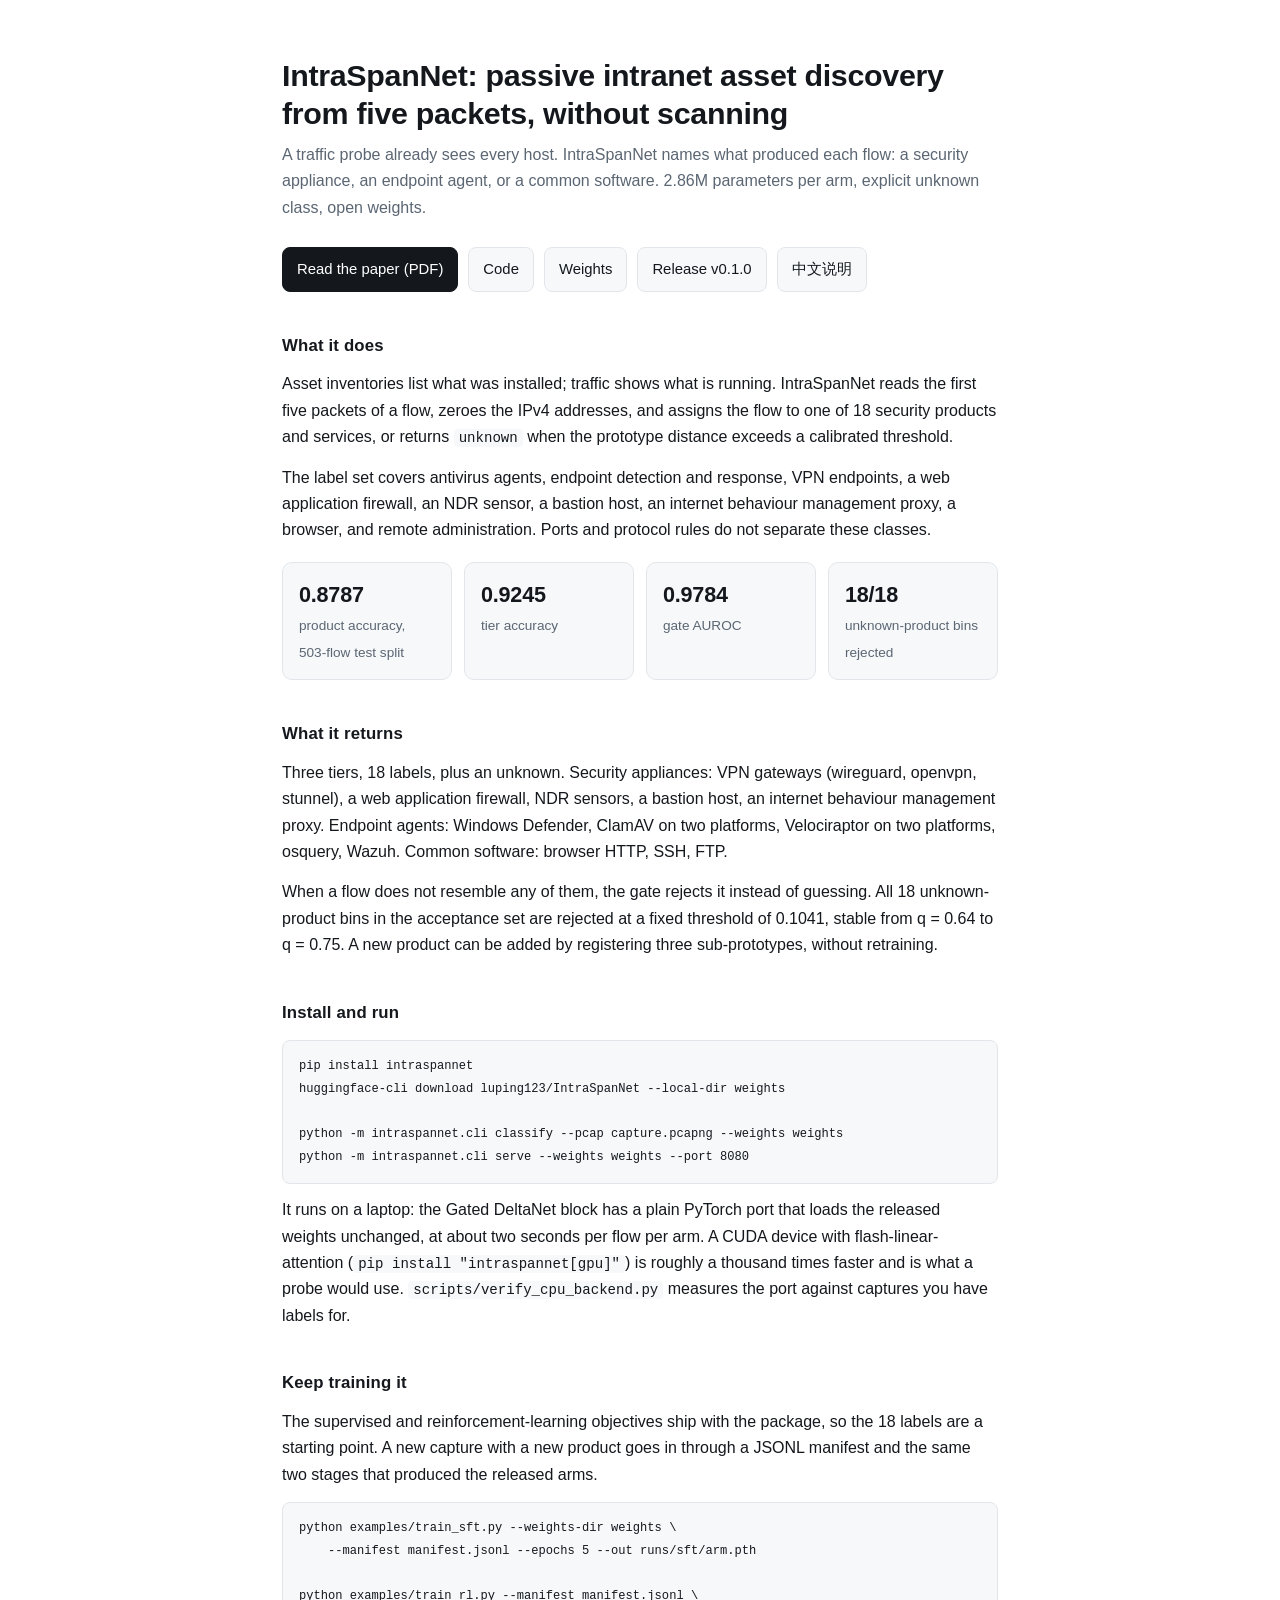
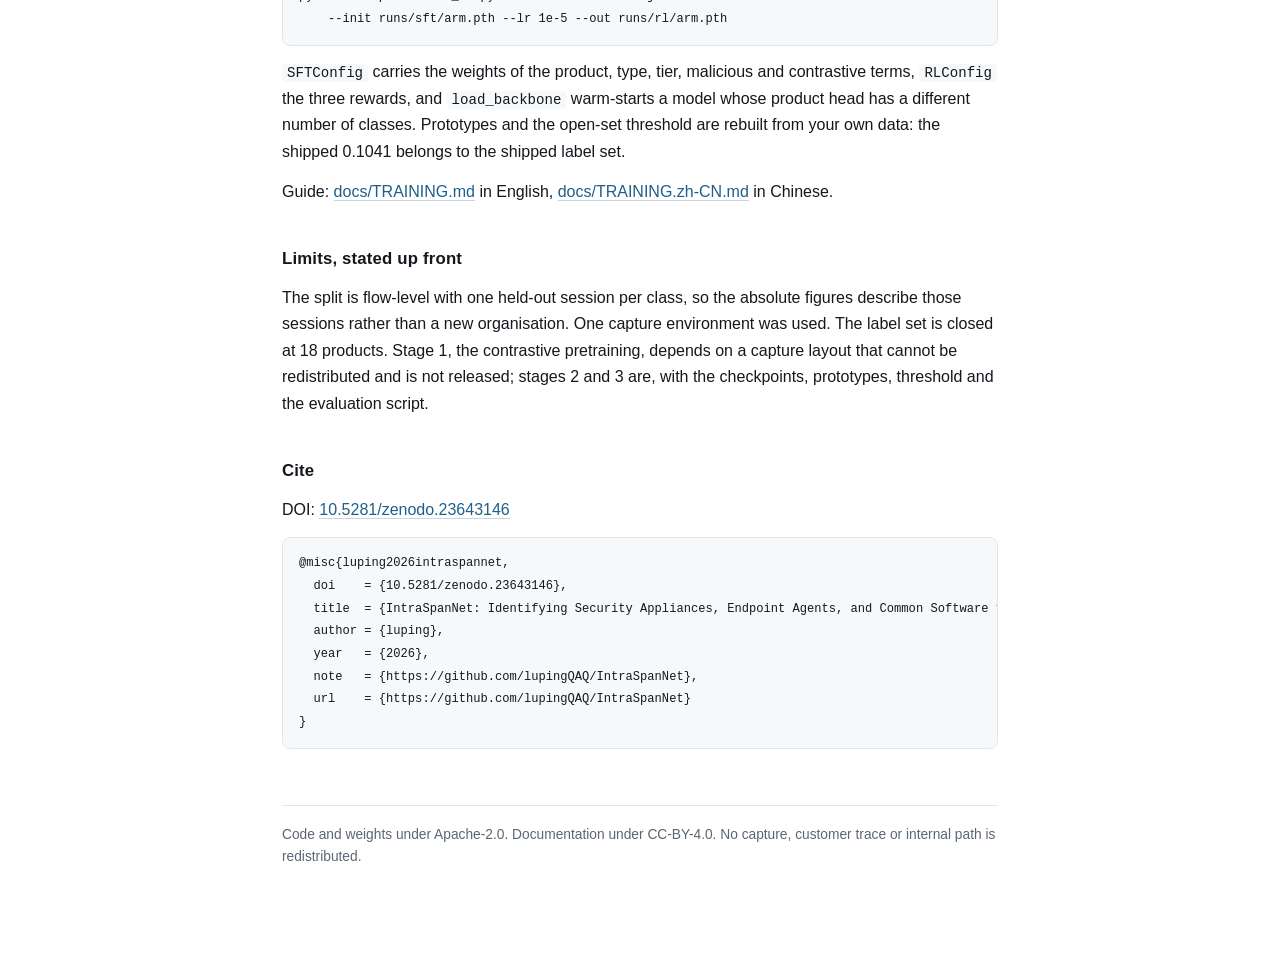
==== commit e4775892: "site: author is luping" ====
--- a/index.html
+++ b/index.html
@@ -105,10 +105,10 @@
 
   <h2>Cite</h2>
   <p>DOI: <a href="https://zenodo.org/records/23643146">10.5281/zenodo.23643146</a></p>
-<pre><code>@misc{li2026intraspannet,
+<pre><code>@misc{luping2026intraspannet,
   doi    = {10.5281/zenodo.23643146},
   title  = {IntraSpanNet: Identifying Security Appliances, Endpoint Agents, and Common Software from Five-Packet Intranet Flows without Active Scanning},
-  author = {Li, Chenhe},
+  author = {luping},
   year   = {2026},
   note   = {https://github.com/lupingQAQ/IntraSpanNet},
   url    = {https://github.com/lupingQAQ/IntraSpanNet}
